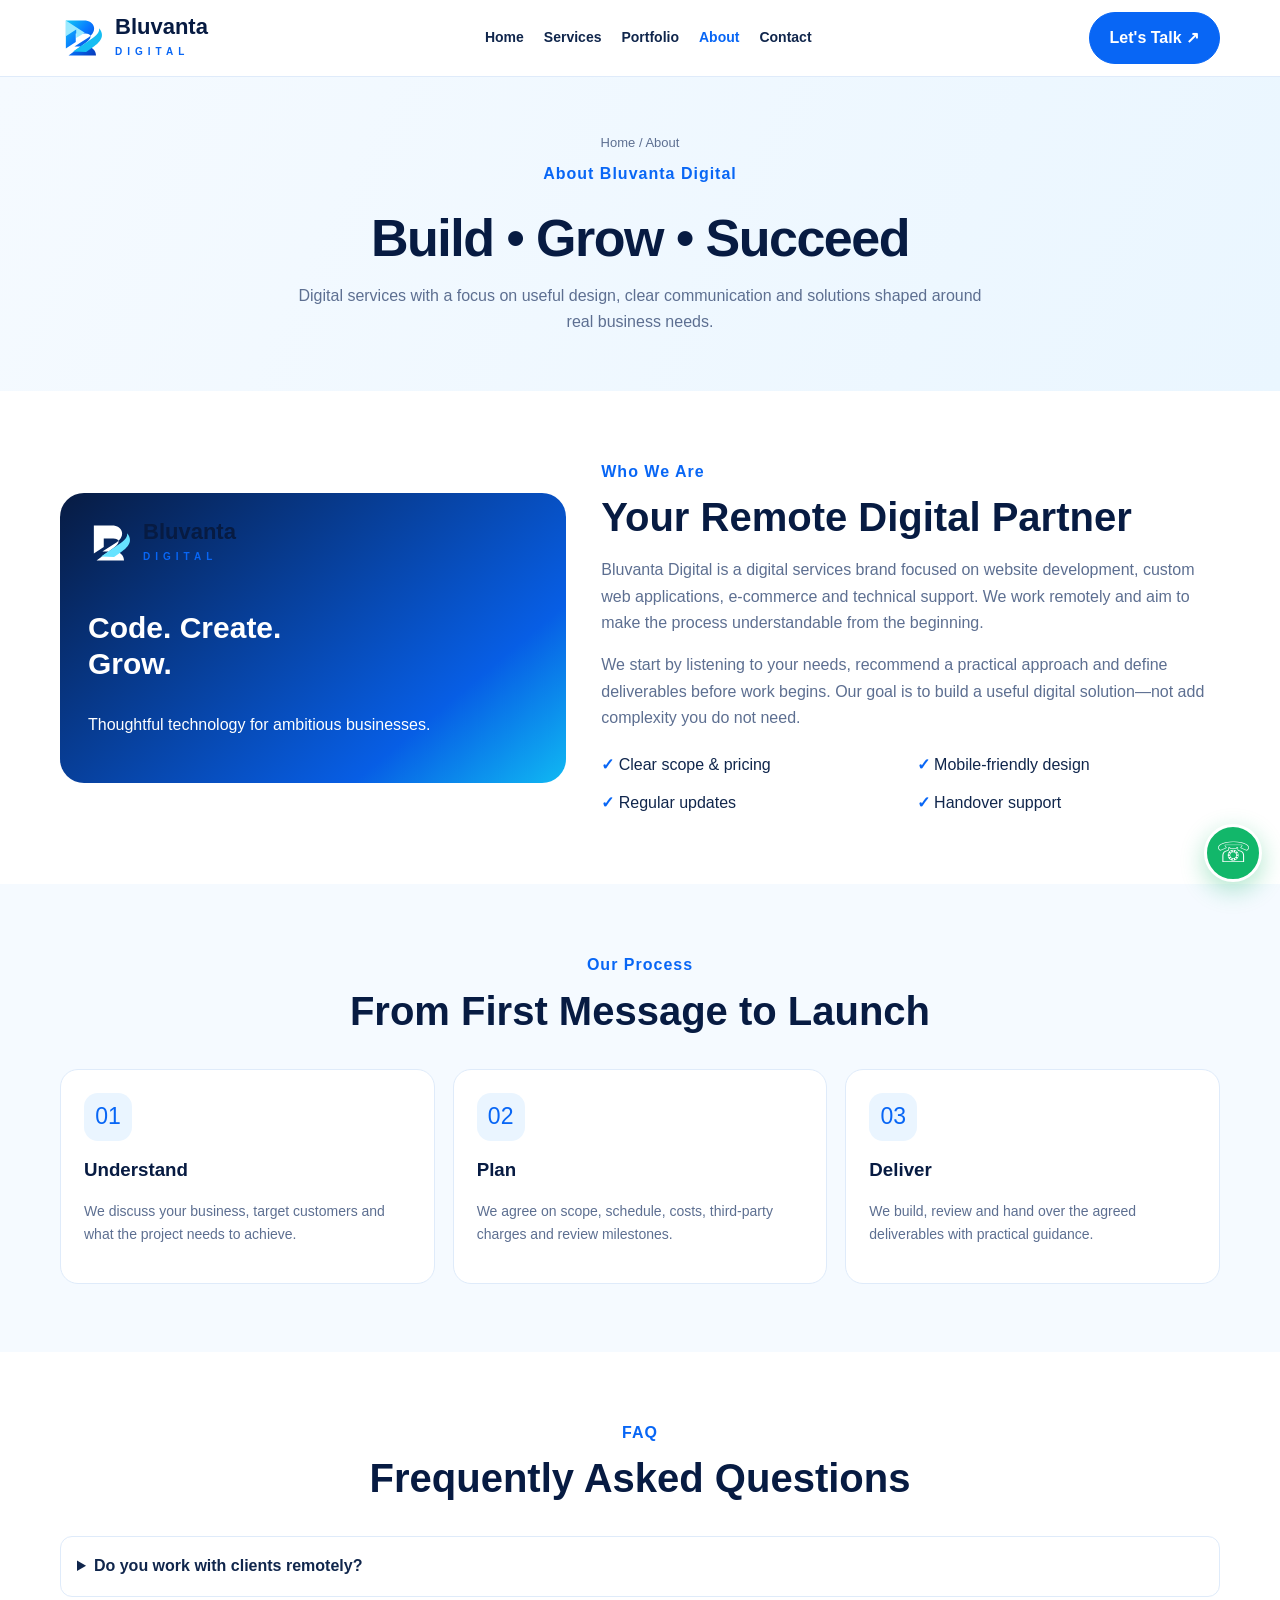
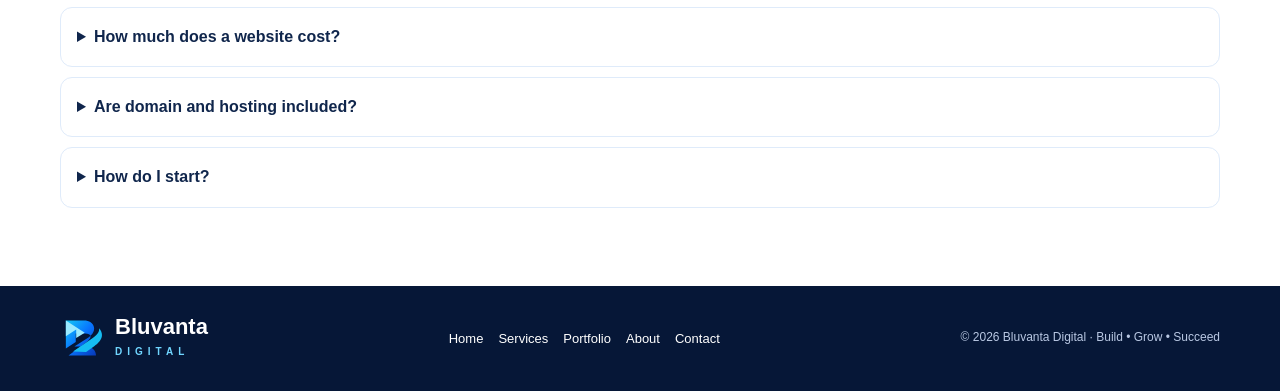
==== about.html @ c074961d "upload" ====
<!DOCTYPE html><html lang="en"><head><meta charset="UTF-8"><meta name="viewport" content="width=device-width, initial-scale=1.0"><meta name="description" content="Learn about Bluvanta Digital, its remote-first working approach, services and project process."><title>About Us | Bluvanta Digital</title><link rel="stylesheet" href="assets/style.css"></head><body><header class="header"><div class="container nav"><a class="brand" href="index.html"><svg class="brand-mark" viewBox="0 0 100 100" role="img" aria-label="Bluvanta Digital logo"><defs><linearGradient id="logoGrad" x1="0" y1="0" x2="1" y2="1"><stop stop-color="#13c9f5"/><stop offset=".48" stop-color="#0875ff"/><stop offset="1" stop-color="#0739b8"/></linearGradient></defs><path d="M13 10H53C78 10 84 34 64 47L32 68H57C72 68 80 77 80 88H19L58 59C73 48 70 39 56 39H35V58L13 72Z" fill="url(#logoGrad)"/><path d="M13 10L55 37L36 49V30L13 45Z" fill="#9beaff"/><path d="M29 79L68 52C80 44 88 37 87 27C101 44 89 58 76 67L58 80Z" fill="#16bdf2"/></svg><span class="brand-copy"><span class="brand-name">Bluvanta</span><span class="brand-sub">DIGITAL</span></span></a><button class="menu-btn" id="menuBtn" aria-label="Open navigation" aria-expanded="false">☰</button><nav class="nav-links" id="navLinks"><a class="" href="index.html">Home</a><a class="" href="services.html">Services</a><a class="" href="portfolio.html">Portfolio</a><a class="active" href="about.html">About</a><a class="" href="contact.html">Contact</a></nav><a class="btn nav-cta" href="contact.html">Let's Talk ↗</a></div></header><main>
<section class="page-hero"><div class="container"><div class="breadcrumb">Home / About</div><span class="label">About Bluvanta Digital</span><h1 style="font-size:clamp(35px,5vw,52px)">Build • Grow • Succeed</h1><p>Digital services with a focus on useful design, clear communication and solutions shaped around real business needs.</p></div></section>
<section><div class="container split"><div class="visual"><div class="brand"><svg class="brand-mark" viewBox="0 0 100 100"><path d="M13 10H53C78 10 84 34 64 47L32 68H57C72 68 80 77 80 88H19L58 59C73 48 70 39 56 39H35V58L13 72Z" fill="#fff"/><path d="M29 79L68 52C80 44 88 37 87 27C101 44 89 58 76 67L58 80Z" fill="#66e3ff"/></svg><span class="brand-copy"><span class="brand-name">Bluvanta</span><span class="brand-sub">DIGITAL</span></span></div><div><h3>Code. Create.<br>Grow.</h3><p>Thoughtful technology for ambitious businesses.</p></div></div><div><span class="label">Who We Are</span><h2>Your Remote Digital Partner</h2><p class="muted">Bluvanta Digital is a digital services brand focused on website development, custom web applications, e-commerce and technical support. We work remotely and aim to make the process understandable from the beginning.</p><p class="muted">We start by listening to your needs, recommend a practical approach and define deliverables before work begins. Our goal is to build a useful digital solution—not add complexity you do not need.</p><div class="checks"><div class="check"><b>✓</b> Clear scope &amp; pricing</div><div class="check"><b>✓</b> Mobile-friendly design</div><div class="check"><b>✓</b> Regular updates</div><div class="check"><b>✓</b> Handover support</div></div></div></div></section>
<section class="band"><div class="container"><div class="section-head"><span class="label">Our Process</span><h2>From First Message to Launch</h2></div><div class="grid services-grid"><article class="card"><div class="icon">01</div><h3>Understand</h3><p>We discuss your business, target customers and what the project needs to achieve.</p></article><article class="card"><div class="icon">02</div><h3>Plan</h3><p>We agree on scope, schedule, costs, third-party charges and review milestones.</p></article><article class="card"><div class="icon">03</div><h3>Deliver</h3><p>We build, review and hand over the agreed deliverables with practical guidance.</p></article></div></div></section>
<section><div class="container faq"><div class="section-head"><span class="label">FAQ</span><h2>Frequently Asked Questions</h2></div><details><summary>Do you work with clients remotely?</summary><p>Yes. Project discussions and updates can be handled online by WhatsApp, email or an agreed meeting method.</p></details><details><summary>How much does a website cost?</summary><p>Pricing depends on pages, design, features and integrations. A written quotation is provided after understanding the requirements.</p></details><details><summary>Are domain and hosting included?</summary><p>They are not automatically included. Domain, hosting, paid plugins, APIs and other third-party costs should be listed clearly in the quotation.</p></details><details><summary>How do I start?</summary><p>Send a message through WhatsApp or the contact page with a short description of your project.</p></details></div></section>
</main><footer class="footer"><div class="container footer-inner"><a class="brand" href="index.html"><svg class="brand-mark" viewBox="0 0 100 100" role="img" aria-label="Bluvanta Digital logo"><defs><linearGradient id="logoGrad" x1="0" y1="0" x2="1" y2="1"><stop stop-color="#13c9f5"/><stop offset=".48" stop-color="#0875ff"/><stop offset="1" stop-color="#0739b8"/></linearGradient></defs><path d="M13 10H53C78 10 84 34 64 47L32 68H57C72 68 80 77 80 88H19L58 59C73 48 70 39 56 39H35V58L13 72Z" fill="url(#logoGrad)"/><path d="M13 10L55 37L36 49V30L13 45Z" fill="#9beaff"/><path d="M29 79L68 52C80 44 88 37 87 27C101 44 89 58 76 67L58 80Z" fill="#16bdf2"/></svg><span class="brand-copy"><span class="brand-name">Bluvanta</span><span class="brand-sub">DIGITAL</span></span></a><div class="footer-links"><a href="index.html">Home</a><a href="services.html">Services</a><a href="portfolio.html">Portfolio</a><a href="about.html">About</a><a href="contact.html">Contact</a></div><p>© <span id="year"></span> Bluvanta Digital · Build • Grow • Succeed</p></div></footer><a class="whatsapp" href="https://wa.me/916307999739?text=Hello%20Bluvanta%20Digital%2C%20I%20want%20to%20discuss%20a%20project." target="_blank" rel="noopener" aria-label="Chat on WhatsApp" title="Chat on WhatsApp">☏</a><script src="assets/script.js"></script></body></html>
---- assets/style.css ----
*{box-sizing:border-box} :root{--navy:#071b42;--blue:#0866f5;--cyan:#12b9f3;--text:#10264c;--muted:#5d6f91;--line:#dfebfa}html{scroll-behavior:smooth}body{margin:0;font-family:Arial,Helvetica,sans-serif;color:var(--text);line-height:1.65}a{color:inherit;text-decoration:none}.container{width:min(1160px,calc(100% - 32px));margin:auto}.header{position:sticky;top:0;z-index:50;background:#fff;border-bottom:1px solid var(--line)}.nav{min-height:76px;display:flex;align-items:center;justify-content:space-between;gap:18px}.brand{display:inline-flex;align-items:center;gap:10px}.brand-mark{width:45px;height:45px}.brand-name{display:block;font-size:22px;font-weight:800;color:var(--navy);line-height:1}.brand-sub{display:block;font-size:10px;font-weight:bold;letter-spacing:5px;color:var(--blue);margin-top:6px}.nav-links{display:flex;gap:20px;font-weight:bold;font-size:14px}.nav-links a.active,.nav-links a:hover{color:var(--blue)}.btn{display:inline-block;padding:12px 20px;border-radius:28px;background:var(--blue);color:#fff;font-weight:bold;border:1px solid var(--blue)}.btn-outline{background:#fff;color:var(--navy);border-color:#b9d3ff}.menu-btn{display:none;background:#fff;border:1px solid var(--line);border-radius:10px;padding:7px 12px;font-size:22px}.hero{background:radial-gradient(ellipse at 80% 20%,#bde7ff,transparent 55%),linear-gradient(110deg,#fbfdff,#edf7ff)}.hero-grid{min-height:470px;display:grid;grid-template-columns:1fr 1fr;gap:35px;align-items:center;padding:50px 0}.eyebrow,.label{color:var(--blue);font-weight:bold;letter-spacing:1px}.eyebrow{background:#dceeff;padding:7px 13px;border-radius:25px;font-size:13px}h1{font-size:clamp(36px,5vw,58px);line-height:1.1;letter-spacing:-1.5px;color:var(--navy);margin:22px 0 16px}.gradient{color:var(--blue)}.lead{font-size:17px;color:#405577}.actions{display:flex;gap:12px;flex-wrap:wrap;margin-top:24px}.hero-brand{text-align:center;padding:35px;background:#ffffffb8;border:1px solid white;border-radius:25px}.hero-brand .brand{flex-direction:column}.hero-brand .brand-mark{width:95px;height:95px}.hero-brand .brand-name{font-size:40px}.hero-brand .brand-sub{font-size:13px;letter-spacing:8px}.tagline{letter-spacing:3px;font-size:12px;margin-top:18px}section{padding:68px 0}.section-head{text-align:center;max-width:720px;margin:0 auto 34px}.section-head p,.muted,.page-hero p{color:var(--muted)}h2{font-size:clamp(28px,3.5vw,40px);line-height:1.2;color:var(--navy);margin:8px 0 12px}.grid{display:grid;gap:18px}.services-grid,.portfolio-grid{grid-template-columns:repeat(3,1fr)}.card,.project{border:1px solid var(--line);border-radius:18px;overflow:hidden;background:#fff;padding:23px}.card{transition:.2s}.card:hover{transform:translateY(-3px);box-shadow:0 10px 30px #12468012}.icon{width:48px;height:48px;border-radius:14px;display:grid;place-items:center;background:#eaf5ff;color:var(--blue);font-size:23px;margin-bottom:14px}.card h3,.project h3{margin:0 0 8px;color:var(--navy)}.card p,.project p{font-size:14px;color:var(--muted)}.band{background:#f5faff}.split,.contact-grid{display:grid;grid-template-columns:.9fr 1.1fr;gap:35px;align-items:center}.visual{min-height:290px;padding:28px;border-radius:24px;background:linear-gradient(140deg,#071b42,#075ee5 75%,#10b9f3);color:#fff;display:flex;flex-direction:column;justify-content:space-between}.visual h3{font-size:30px;line-height:1.2}.checks{display:grid;grid-template-columns:1fr 1fr;gap:12px;margin-top:20px}.check b{color:var(--blue)}.project{padding:0}.project-art{min-height:175px;padding:22px;color:#fff;display:flex;flex-direction:column;justify-content:space-between;background:linear-gradient(135deg,#0a1d47,#0874ff)}.project:nth-child(2) .project-art{background:linear-gradient(135deg,#057d9f,#24c6dc)}.project:nth-child(3) .project-art{background:linear-gradient(135deg,#5425bd,#a9c6ff)}.project-art small{letter-spacing:1px;text-transform:uppercase}.project-art strong{font-size:24px;line-height:1.2}.project-info{padding:18px}.page-hero{background:linear-gradient(115deg,#f5faff,#eaf6ff);padding:55px 0;text-align:center}.page-hero p{max-width:700px;margin:auto}.breadcrumb{font-size:13px;color:var(--muted);margin-bottom:8px}.contact-box{padding:27px;border-radius:22px;background:#eef7ff;border:1px solid #dcecff}.contact-row{display:flex;gap:12px;align-items:center;margin-top:15px}.contact-row .icon{margin:0;width:40px;height:40px}.form{display:grid;gap:13px}.form-row{display:grid;grid-template-columns:1fr 1fr;gap:12px}input,select,textarea{width:100%;padding:13px;border:1px solid #d8e5f5;border-radius:12px;font:inherit}textarea{min-height:125px}.note{font-size:12px;color:var(--muted)}.footer{background:#061737;color:#fff;padding:30px 0}.footer-inner{display:flex;justify-content:space-between;align-items:center;gap:20px;flex-wrap:wrap}.footer .brand-name{color:#fff}.footer .brand-sub{color:#70d6ff}.footer p{font-size:12px;color:#b9c8e3}.footer-links{display:flex;gap:15px;flex-wrap:wrap;font-size:13px}.whatsapp{position:fixed;right:18px;bottom:18px;z-index:60;width:58px;height:58px;border-radius:50%;display:grid;place-items:center;background:#12b76a;color:white;font-size:28px;border:3px solid white;box-shadow:0 8px 24px #12b76a55}.faq details{border:1px solid var(--line);border-radius:12px;padding:16px;margin:10px 0}.faq summary{font-weight:bold;cursor:pointer}.faq details p{color:var(--muted)}@media(max-width:900px){.services-grid,.portfolio-grid{grid-template-columns:repeat(2,1fr)}}@media(max-width:680px){.container{width:calc(100% - 30px)}.menu-btn{display:block}.nav-links{display:none;position:absolute;top:70px;left:0;right:0;background:#fff;padding:15px 22px;flex-direction:column;gap:0;border-bottom:1px solid var(--line)}.nav-links.open{display:flex}.nav-links a{padding:10px 0}.nav-cta{display:none}.hero-grid,.split,.contact-grid{grid-template-columns:1fr}.hero-grid{padding:40px 0}.hero-brand .brand-mark{width:78px;height:78px}.hero-brand .brand-name{font-size:34px}section{padding:52px 0}.services-grid,.portfolio-grid{grid-template-columns:1fr}.form-row,.checks{grid-template-columns:1fr}.footer-inner{align-items:flex-start;flex-direction:column}}
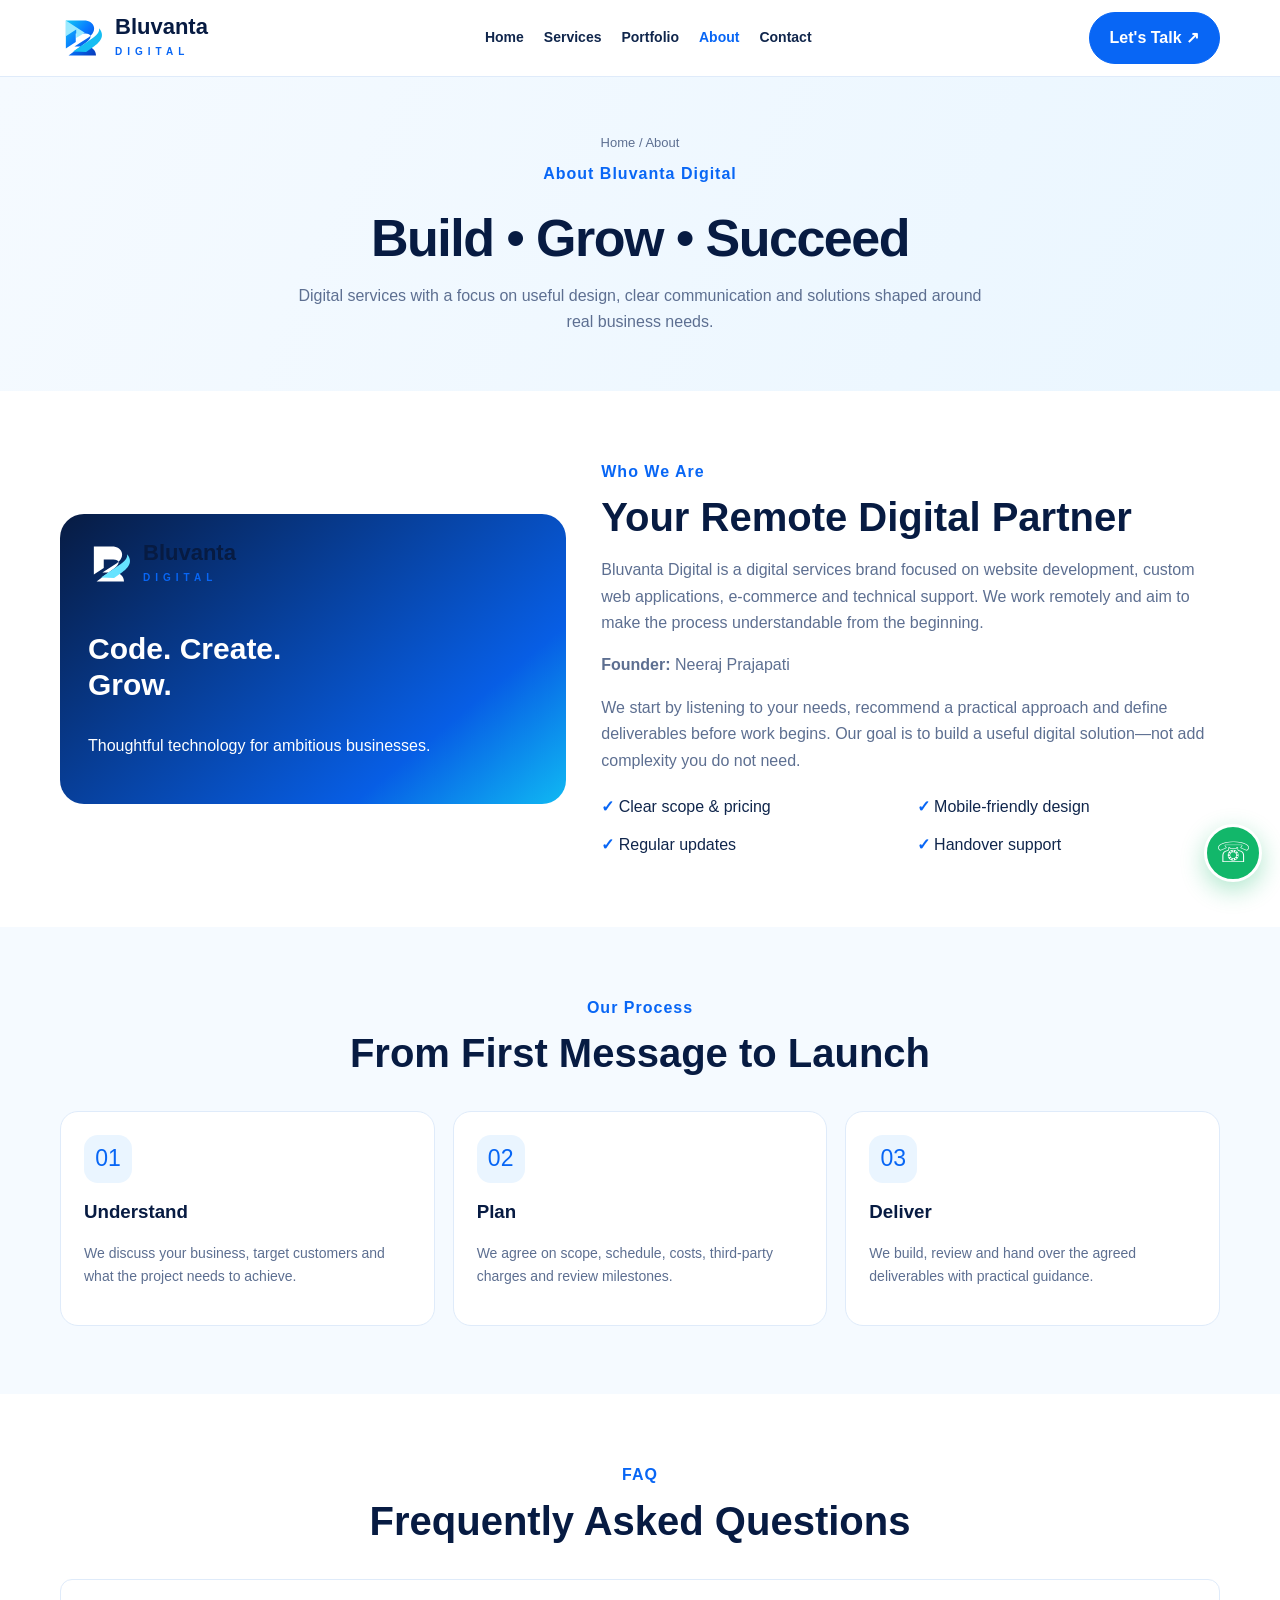
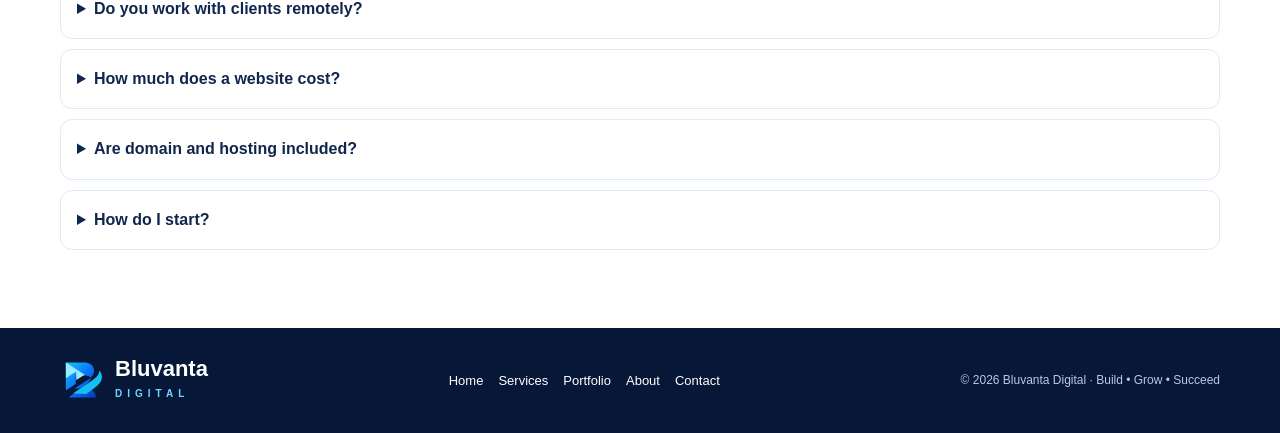
==== commit 221925af: "first" ====
--- a/about.html
+++ b/about.html
@@ -1,6 +1,22 @@
-<!DOCTYPE html><html lang="en"><head><meta charset="UTF-8"><meta name="viewport" content="width=device-width, initial-scale=1.0"><meta name="description" content="Learn about Bluvanta Digital, its remote-first working approach, services and project process."><title>About Us | Bluvanta Digital</title><link rel="stylesheet" href="assets/style.css"></head><body><header class="header"><div class="container nav"><a class="brand" href="index.html"><svg class="brand-mark" viewBox="0 0 100 100" role="img" aria-label="Bluvanta Digital logo"><defs><linearGradient id="logoGrad" x1="0" y1="0" x2="1" y2="1"><stop stop-color="#13c9f5"/><stop offset=".48" stop-color="#0875ff"/><stop offset="1" stop-color="#0739b8"/></linearGradient></defs><path d="M13 10H53C78 10 84 34 64 47L32 68H57C72 68 80 77 80 88H19L58 59C73 48 70 39 56 39H35V58L13 72Z" fill="url(#logoGrad)"/><path d="M13 10L55 37L36 49V30L13 45Z" fill="#9beaff"/><path d="M29 79L68 52C80 44 88 37 87 27C101 44 89 58 76 67L58 80Z" fill="#16bdf2"/></svg><span class="brand-copy"><span class="brand-name">Bluvanta</span><span class="brand-sub">DIGITAL</span></span></a><button class="menu-btn" id="menuBtn" aria-label="Open navigation" aria-expanded="false">☰</button><nav class="nav-links" id="navLinks"><a class="" href="index.html">Home</a><a class="" href="services.html">Services</a><a class="" href="portfolio.html">Portfolio</a><a class="active" href="about.html">About</a><a class="" href="contact.html">Contact</a></nav><a class="btn nav-cta" href="contact.html">Let's Talk ↗</a></div></header><main>
+<!DOCTYPE html><html lang="en"><head><meta charset="UTF-8"><meta name="viewport" content="width=device-width, initial-scale=1.0"><meta name="description" content="Meet Bluvanta Digital, a remote digital services brand founded by Neeraj Prajapati, focused on website development, custom software, e-commerce and practical digital solutions."><title>About Bluvanta Digital | Founder Neeraj Prajapati</title><link rel="stylesheet" href="assets/style.css">
+<meta name="robots" content="index, follow, max-image-preview:large, max-snippet:-1, max-video-preview:-1">
+<meta name="author" content="Neeraj Prajapati">
+<meta name="theme-color" content="#071b42">
+<link rel="canonical" href="https://bluvanta.netlify.app/about.html">
+<link rel="icon" type="image/svg+xml" href="assets/logo.svg">
+<meta property="og:type" content="website">
+<meta property="og:site_name" content="Bluvanta Digital">
+<meta property="og:title" content="About Bluvanta Digital | Founder Neeraj Prajapati">
+<meta property="og:description" content="Meet Bluvanta Digital, a remote digital services brand founded by Neeraj Prajapati, focused on website development, custom software, e-commerce and practical digital solutions.">
+<meta property="og:url" content="https://bluvanta.netlify.app/about.html">
+<meta property="og:image" content="https://bluvanta.netlify.app/assets/logo.svg">
+<meta name="twitter:card" content="summary">
+<meta name="twitter:title" content="About Bluvanta Digital | Founder Neeraj Prajapati">
+<meta name="twitter:description" content="Meet Bluvanta Digital, a remote digital services brand founded by Neeraj Prajapati, focused on website development, custom software, e-commerce and practical digital solutions.">
+<script type="application/ld+json">{"@context":"https://schema.org","@graph":[{"@context":"https://schema.org","@type":"Organization","@id":"https://bluvanta.netlify.app/#organization","name":"Bluvanta Digital","url":"https://bluvanta.netlify.app/","logo":"https://bluvanta.netlify.app/assets/logo.svg","description":"Bluvanta Digital, founded by Neeraj Prajapati, builds professional business websites, e-commerce stores, custom web applications and software solutions for businesses across India.","email":"bluvantadigital@gmail.com","telephone":"+91-63079-99739","founder":{"@type":"Person","name":"Neeraj Prajapati"},"contactPoint":{"@type":"ContactPoint","telephone":"+91-63079-99739","email":"bluvantadigital@gmail.com","contactType":"sales","areaServed":"IN","availableLanguage":["English","Hindi"]},"areaServed":{"@type":"Country","name":"India"}},{"@context":"https://schema.org","@type":"WebPage","@id":"https://bluvanta.netlify.app/about.html#webpage","url":"https://bluvanta.netlify.app/about.html","name":"About Bluvanta Digital | Founder Neeraj Prajapati","description":"Meet Bluvanta Digital, a remote digital services brand founded by Neeraj Prajapati, focused on website development, custom software, e-commerce and practical digital solutions.","isPartOf":{"@id":"https://bluvanta.netlify.app/#website"},"about":{"@id":"https://bluvanta.netlify.app/#organization"}},{"@context":"https://schema.org","@type":"BreadcrumbList","itemListElement":[{"@type":"ListItem","position":1,"name":"Home","item":"https://bluvanta.netlify.app/"},{"@type":"ListItem","position":2,"name":"About","item":"https://bluvanta.netlify.app/about.html"}]}]}</script>
+</head><body><header class="header"><div class="container nav"><a class="brand" href="index.html"><svg class="brand-mark" viewBox="0 0 100 100" role="img" aria-label="Bluvanta Digital logo"><defs><linearGradient id="logoGrad" x1="0" y1="0" x2="1" y2="1"><stop stop-color="#13c9f5"/><stop offset=".48" stop-color="#0875ff"/><stop offset="1" stop-color="#0739b8"/></linearGradient></defs><path d="M13 10H53C78 10 84 34 64 47L32 68H57C72 68 80 77 80 88H19L58 59C73 48 70 39 56 39H35V58L13 72Z" fill="url(#logoGrad)"/><path d="M13 10L55 37L36 49V30L13 45Z" fill="#9beaff"/><path d="M29 79L68 52C80 44 88 37 87 27C101 44 89 58 76 67L58 80Z" fill="#16bdf2"/></svg><span class="brand-copy"><span class="brand-name">Bluvanta</span><span class="brand-sub">DIGITAL</span></span></a><button class="menu-btn" id="menuBtn" aria-label="Open navigation" aria-expanded="false">☰</button><nav class="nav-links" id="navLinks"><a class="" href="index.html">Home</a><a class="" href="services.html">Services</a><a class="" href="portfolio.html">Portfolio</a><a class="active" href="about.html">About</a><a class="" href="contact.html">Contact</a></nav><a class="btn nav-cta" href="contact.html">Let's Talk ↗</a></div></header><main>
 <section class="page-hero"><div class="container"><div class="breadcrumb">Home / About</div><span class="label">About Bluvanta Digital</span><h1 style="font-size:clamp(35px,5vw,52px)">Build • Grow • Succeed</h1><p>Digital services with a focus on useful design, clear communication and solutions shaped around real business needs.</p></div></section>
-<section><div class="container split"><div class="visual"><div class="brand"><svg class="brand-mark" viewBox="0 0 100 100"><path d="M13 10H53C78 10 84 34 64 47L32 68H57C72 68 80 77 80 88H19L58 59C73 48 70 39 56 39H35V58L13 72Z" fill="#fff"/><path d="M29 79L68 52C80 44 88 37 87 27C101 44 89 58 76 67L58 80Z" fill="#66e3ff"/></svg><span class="brand-copy"><span class="brand-name">Bluvanta</span><span class="brand-sub">DIGITAL</span></span></div><div><h3>Code. Create.<br>Grow.</h3><p>Thoughtful technology for ambitious businesses.</p></div></div><div><span class="label">Who We Are</span><h2>Your Remote Digital Partner</h2><p class="muted">Bluvanta Digital is a digital services brand focused on website development, custom web applications, e-commerce and technical support. We work remotely and aim to make the process understandable from the beginning.</p><p class="muted">We start by listening to your needs, recommend a practical approach and define deliverables before work begins. Our goal is to build a useful digital solution—not add complexity you do not need.</p><div class="checks"><div class="check"><b>✓</b> Clear scope &amp; pricing</div><div class="check"><b>✓</b> Mobile-friendly design</div><div class="check"><b>✓</b> Regular updates</div><div class="check"><b>✓</b> Handover support</div></div></div></div></section>
+<section><div class="container split"><div class="visual"><div class="brand"><svg class="brand-mark" viewBox="0 0 100 100"><path d="M13 10H53C78 10 84 34 64 47L32 68H57C72 68 80 77 80 88H19L58 59C73 48 70 39 56 39H35V58L13 72Z" fill="#fff"/><path d="M29 79L68 52C80 44 88 37 87 27C101 44 89 58 76 67L58 80Z" fill="#66e3ff"/></svg><span class="brand-copy"><span class="brand-name">Bluvanta</span><span class="brand-sub">DIGITAL</span></span></div><div><h3>Code. Create.<br>Grow.</h3><p>Thoughtful technology for ambitious businesses.</p></div></div><div><span class="label">Who We Are</span><h2>Your Remote Digital Partner</h2><p class="muted">Bluvanta Digital is a digital services brand focused on website development, custom web applications, e-commerce and technical support. We work remotely and aim to make the process understandable from the beginning.</p><p class="muted"><strong>Founder:</strong> Neeraj Prajapati</p><p class="muted">We start by listening to your needs, recommend a practical approach and define deliverables before work begins. Our goal is to build a useful digital solution—not add complexity you do not need.</p><div class="checks"><div class="check"><b>✓</b> Clear scope &amp; pricing</div><div class="check"><b>✓</b> Mobile-friendly design</div><div class="check"><b>✓</b> Regular updates</div><div class="check"><b>✓</b> Handover support</div></div></div></div></section>
 <section class="band"><div class="container"><div class="section-head"><span class="label">Our Process</span><h2>From First Message to Launch</h2></div><div class="grid services-grid"><article class="card"><div class="icon">01</div><h3>Understand</h3><p>We discuss your business, target customers and what the project needs to achieve.</p></article><article class="card"><div class="icon">02</div><h3>Plan</h3><p>We agree on scope, schedule, costs, third-party charges and review milestones.</p></article><article class="card"><div class="icon">03</div><h3>Deliver</h3><p>We build, review and hand over the agreed deliverables with practical guidance.</p></article></div></div></section>
 <section><div class="container faq"><div class="section-head"><span class="label">FAQ</span><h2>Frequently Asked Questions</h2></div><details><summary>Do you work with clients remotely?</summary><p>Yes. Project discussions and updates can be handled online by WhatsApp, email or an agreed meeting method.</p></details><details><summary>How much does a website cost?</summary><p>Pricing depends on pages, design, features and integrations. A written quotation is provided after understanding the requirements.</p></details><details><summary>Are domain and hosting included?</summary><p>They are not automatically included. Domain, hosting, paid plugins, APIs and other third-party costs should be listed clearly in the quotation.</p></details><details><summary>How do I start?</summary><p>Send a message through WhatsApp or the contact page with a short description of your project.</p></details></div></section>
 </main><footer class="footer"><div class="container footer-inner"><a class="brand" href="index.html"><svg class="brand-mark" viewBox="0 0 100 100" role="img" aria-label="Bluvanta Digital logo"><defs><linearGradient id="logoGrad" x1="0" y1="0" x2="1" y2="1"><stop stop-color="#13c9f5"/><stop offset=".48" stop-color="#0875ff"/><stop offset="1" stop-color="#0739b8"/></linearGradient></defs><path d="M13 10H53C78 10 84 34 64 47L32 68H57C72 68 80 77 80 88H19L58 59C73 48 70 39 56 39H35V58L13 72Z" fill="url(#logoGrad)"/><path d="M13 10L55 37L36 49V30L13 45Z" fill="#9beaff"/><path d="M29 79L68 52C80 44 88 37 87 27C101 44 89 58 76 67L58 80Z" fill="#16bdf2"/></svg><span class="brand-copy"><span class="brand-name">Bluvanta</span><span class="brand-sub">DIGITAL</span></span></a><div class="footer-links"><a href="index.html">Home</a><a href="services.html">Services</a><a href="portfolio.html">Portfolio</a><a href="about.html">About</a><a href="contact.html">Contact</a></div><p>© <span id="year"></span> Bluvanta Digital · Build • Grow • Succeed</p></div></footer><a class="whatsapp" href="https://wa.me/916307999739?text=Hello%20Bluvanta%20Digital%2C%20I%20want%20to%20discuss%20a%20project." target="_blank" rel="noopener" aria-label="Chat on WhatsApp" title="Chat on WhatsApp">☏</a><script src="assets/script.js"></script></body></html>
